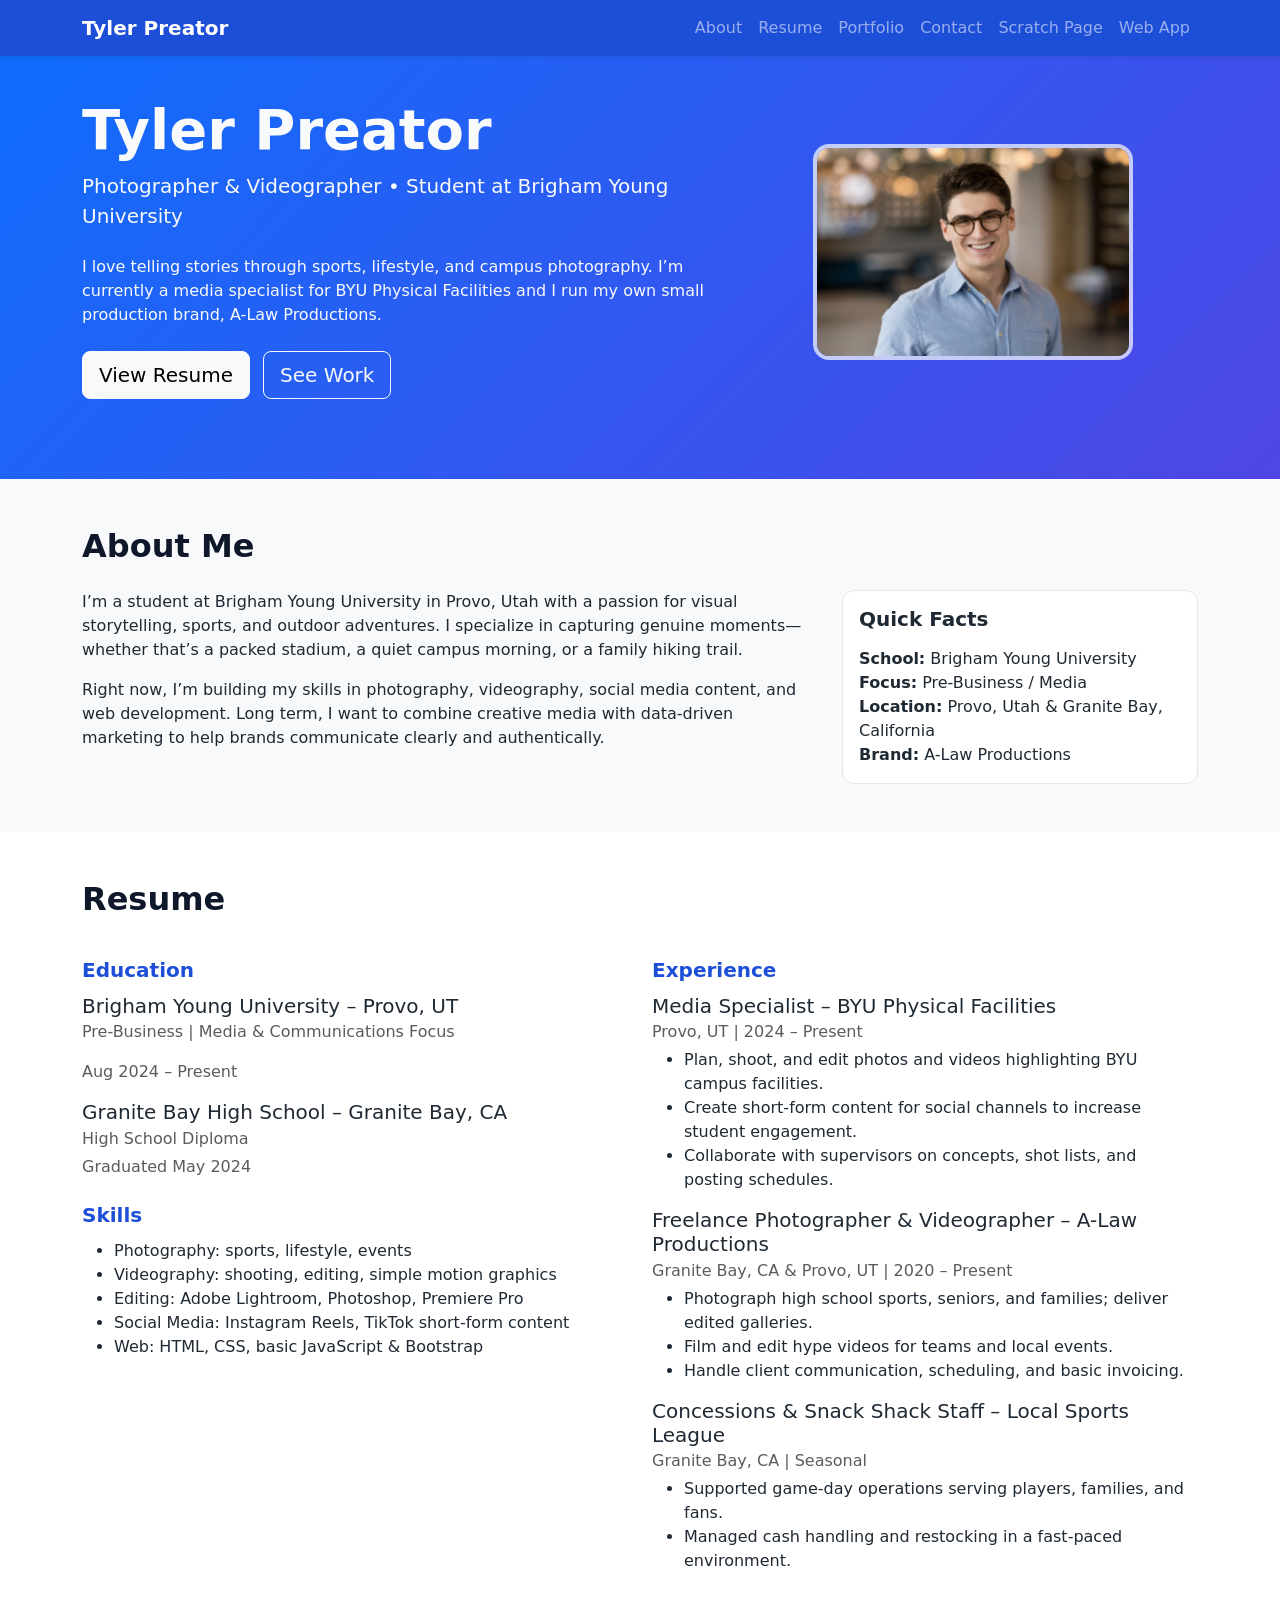
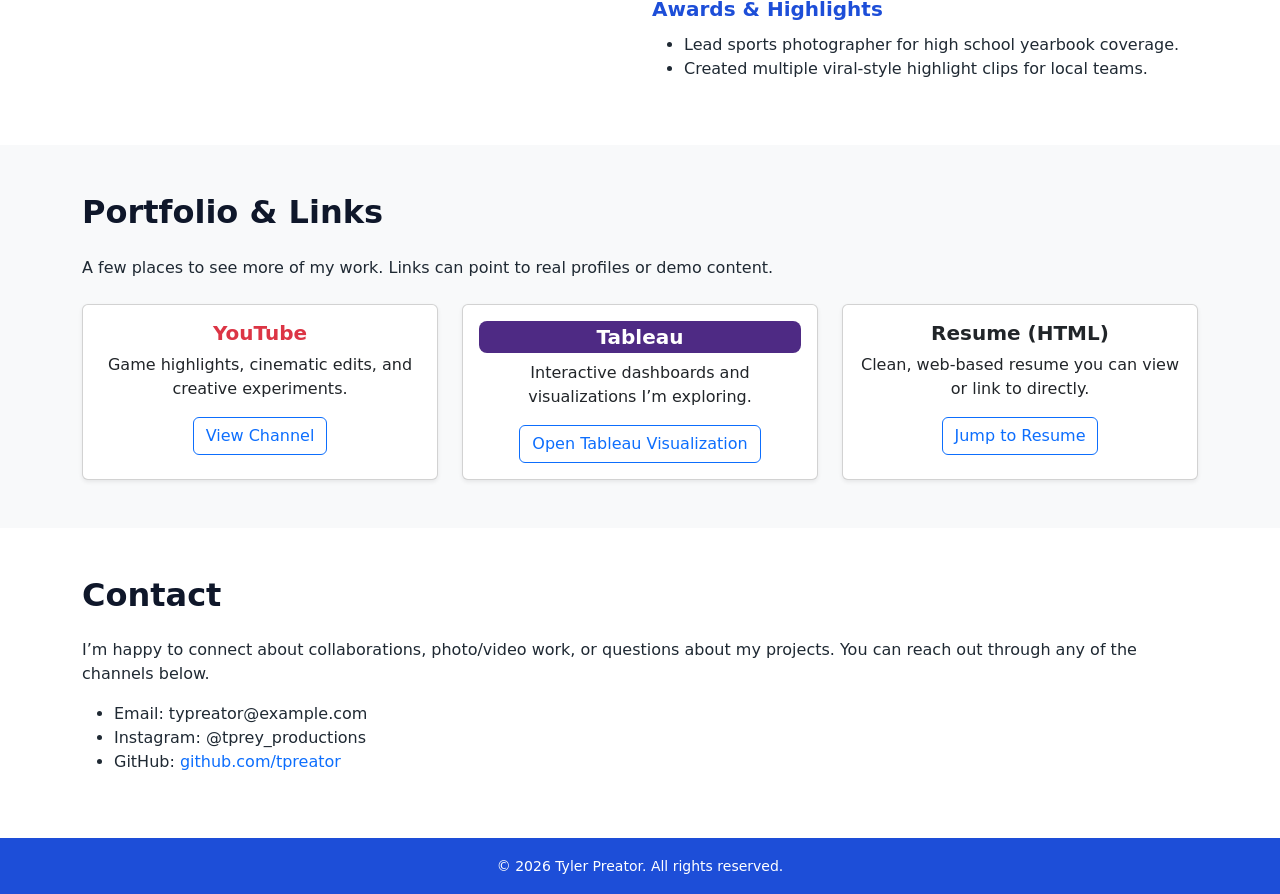
==== index.html @ feb04a8a "Add files via upload" ====
<!DOCTYPE html>
<html lang="en">
<head>
  <meta charset="UTF-8" />
  <title>Tyler Preator | Portfolio</title>
  <meta name="viewport" content="width=device-width, initial-scale=1" />
  <!-- Bootstrap CSS -->
  <link
    href="https://cdn.jsdelivr.net/npm/bootstrap@5.3.3/dist/css/bootstrap.min.css"
    rel="stylesheet"
  />
  <!-- Custom CSS 1 -->
  <link rel="stylesheet" href="styles-pro.css" />
</head>
<body id="top">
  <!-- NAVBAR -->
  <nav class="navbar navbar-expand-lg navbar-dark bg-primary fixed-top shadow-sm">
    <div class="container">
      <a class="navbar-brand fw-bold" href="#top">Tyler Preator</a>
      <button class="navbar-toggler" type="button" data-bs-toggle="collapse"
              data-bs-target="#mainNav" aria-controls="mainNav"
              aria-expanded="false" aria-label="Toggle navigation">
        <span class="navbar-toggler-icon"></span>
      </button>
      <div class="collapse navbar-collapse" id="mainNav">
        <ul class="navbar-nav ms-auto mb-2 mb-lg-0">
          <li class="nav-item"><a class="nav-link" href="#about">About</a></li>
          <li class="nav-item"><a class="nav-link" href="#resume">Resume</a></li>
          <li class="nav-item"><a class="nav-link" href="#portfolio">Portfolio</a></li>
          <li class="nav-item"><a class="nav-link" href="#contact">Contact</a></li>
          <li class="nav-item"><a class="nav-link" href="scratch.html">Scratch Page</a></li>
          <li class="nav-item"><a class="nav-link" href="app.html">Web App</a></li>
        </ul>
      </div>
    </div>
  </nav>

  <!-- HERO -->
  <header class="hero-section d-flex align-items-center">
    <div class="container text-center text-md-start">
      <div class="row align-items-center">
        <div class="col-md-7">
          <h1 class="display-4 fw-bold">Tyler Preator</h1>
          <p class="lead mb-4">
            Photographer &amp; Videographer • Student at Brigham Young University
          </p>
          <p class="mb-4">
            I love telling stories through sports, lifestyle, and campus photography. 
            I’m currently a media specialist for BYU Physical Facilities and I run my own
            small production brand, A-Law Productions.
          </p>
          <a href="#resume" class="btn btn-light btn-lg me-2 mb-2">View Resume</a>
          <a href="#portfolio" class="btn btn-outline-light btn-lg mb-2">See Work</a>
        </div>
        <div class="col-md-5 text-center">
          <!-- Replace src with an actual portrait file -->
          <img src="images/ty-portrait.jpg" class="img-fluid rounded-4 hero-img"
               alt="Tyler Preator portrait" />
        </div>
      </div>
    </div>
  </header>

  <!-- ABOUT -->
  <section id="about" class="py-5 bg-light">
    <div class="container">
      <h2 class="section-title">About Me</h2>
      <div class="row">
        <div class="col-lg-8">
          <p>
            I’m a student at Brigham Young University in Provo, Utah with a passion
            for visual storytelling, sports, and outdoor adventures. I specialize in
            capturing genuine moments—whether that’s a packed stadium, a quiet campus
            morning, or a family hiking trail.
          </p>
          <p>
            Right now, I’m building my skills in photography, videography, social
            media content, and web development. Long term, I want to combine creative
            media with data-driven marketing to help brands communicate clearly and
            authentically.
          </p>
        </div>
        <div class="col-lg-4">
          <div class="info-card p-3">
            <h5 class="fw-bold mb-3">Quick Facts</h5>
            <ul class="list-unstyled mb-0">
              <li><strong>School:</strong> Brigham Young University</li>
              <li><strong>Focus:</strong> Pre-Business / Media</li>
              <li><strong>Location:</strong> Provo, Utah &amp; Granite Bay, California</li>
              <li><strong>Brand:</strong> A-Law Productions</li>
            </ul>
          </div>
        </div>
      </div>
    </div>
  </section>

  <!-- RESUME -->
  <section id="resume" class="py-5">
    <div class="container">
      <h2 class="section-title">Resume</h2>

      <div class="row">
        <div class="col-md-6">
          <h3 class="resume-heading">Education</h3>
          <div class="resume-item">
            <h5>Brigham Young University – Provo, UT</h5>
            <p class="text-muted mb -1">Pre-Business | Media &amp; Communications Focus</p>
            <p class="text-muted">Aug 2024 – Present</p>
          </div>
          <div class="resume-item">
            <h5>Granite Bay High School – Granite Bay, CA</h5>
            <p class="text-muted mb-1">High School Diploma</p>
            <p class="text-muted">Graduated May 2024</p>
          </div>

          <h3 class="resume-heading mt-4">Skills</h3>
          <ul>
            <li>Photography: sports, lifestyle, events</li>
            <li>Videography: shooting, editing, simple motion graphics</li>
            <li>Editing: Adobe Lightroom, Photoshop, Premiere Pro</li>
            <li>Social Media: Instagram Reels, TikTok short-form content</li>
            <li>Web: HTML, CSS, basic JavaScript &amp; Bootstrap</li>
          </ul>
        </div>

        <div class="col-md-6">
          <h3 class="resume-heading">Experience</h3>

          <div class="resume-item">
            <h5>Media Specialist – BYU Physical Facilities</h5>
            <p class="text-muted mb-1">Provo, UT | 2024 – Present</p>
            <ul>
              <li>Plan, shoot, and edit photos and videos highlighting BYU campus facilities.</li>
              <li>Create short-form content for social channels to increase student engagement.</li>
              <li>Collaborate with supervisors on concepts, shot lists, and posting schedules.</li>
            </ul>
          </div>

          <div class="resume-item">
            <h5>Freelance Photographer &amp; Videographer – A-Law Productions</h5>
            <p class="text-muted mb-1">Granite Bay, CA &amp; Provo, UT | 2020 – Present</p>
            <ul>
              <li>Photograph high school sports, seniors, and families; deliver edited galleries.</li>
              <li>Film and edit hype videos for teams and local events.</li>
              <li>Handle client communication, scheduling, and basic invoicing.</li>
            </ul>
          </div>

          <div class="resume-item">
            <h5>Concessions &amp; Snack Shack Staff – Local Sports League</h5>
            <p class="text-muted mb-1">Granite Bay, CA | Seasonal</p>
            <ul>
              <li>Supported game-day operations serving players, families, and fans.</li>
              <li>Managed cash handling and restocking in a fast-paced environment.</li>
            </ul>
          </div>

          <h3 class="resume-heading mt-4">Awards &amp; Highlights</h3>
          <ul>
            <li>Lead sports photographer for high school yearbook coverage.</li>
            <li>Created multiple viral-style highlight clips for local teams.</li>
          </ul>
        </div>
      </div>
    </div>
  </section>

  <!-- PORTFOLIO / LINKS -->
  <section id="portfolio" class="py-5 bg-light">
    <div class="container">
      <h2 class="section-title">Portfolio &amp; Links</h2>
      <p class="mb-4">
        A few places to see more of my work. Links can point to real profiles or demo content.
      </p>
      <div class="row g-4">
        <div class="col-md-4">
          <div class="card h-100 text-center shadow-sm">
            <div class="card-body">
              <h5 class="card-title text-danger">YouTube</h5>
              <p class="card-text">
                Game highlights, cinematic edits, and creative experiments.
              </p>
              <a href="https://www.youtube.com" target="_blank" class="btn btn-outline-primary">
                View Channel
              </a>
            </div>
          </div>
        </div>
        <div class="col-md-4">
          <div class="card h-100 text-center shadow-sm">
            <div class="card-body">
              <h5 class="card-title" style="background-color:#4e2a84;color:#fff;border-radius:0.5rem;padding:0.25rem 0;">
                Tableau
              </h5>
              <p class="card-text">
                Interactive dashboards and visualizations I’m exploring.
              </p>
              <a href="scratch.html#tableau" class="btn btn-outline-primary">
                Open Tableau Visualization
              </a>
            </div>
          </div>
        </div>
        <div class="col-md-4">
          <div class="card h-100 text-center shadow-sm">
            <div class="card-body">
              <h5 class="card-title">Resume (HTML)</h5>
              <p class="card-text">
                Clean, web-based resume you can view or link to directly.
              </p>
              <a href="#resume" class="btn btn-outline-primary">
                Jump to Resume
              </a>
            </div>
          </div>
        </div>
      </div>
    </div>
  </section>

  <!-- CONTACT -->
  <section id="contact" class="py-5">
    <div class="container">
      <h2 class="section-title">Contact</h2>
      <p>
        I’m happy to connect about collaborations, photo/video work, or questions about my projects.
        You can reach out through any of the channels below.
      </p>
      <ul>
        <!-- Add real links if you want, or leave as plain text -->
        <li>Email: typreator@example.com</li>
        <li>Instagram: @tprey_productions</li>
        <li>GitHub: <a href="https://github.com" target="_blank">github.com/tpreator</a></li>
      </ul>
    </div>
  </section>

  <footer class="py-3 bg-primary text-center text-white">
    <div class="container">
      <small>&copy; <span id="year"></span> Tyler Preator. All rights reserved.</small>
    </div>
  </footer>

  <!-- Bootstrap JS -->
  <script src="https://cdn.jsdelivr.net/npm/bootstrap@5.3.3/dist/js/bootstrap.bundle.min.js"></script>
  <script>
    // set current year in footer
    document.getElementById("year").textContent = new Date().getFullYear();
  </script>
</body>
</html>
---- styles-pro.css ----
/* Global typography */
body {
  font-family: system-ui, -apple-system, BlinkMacSystemFont, "Segoe UI", sans-serif;
  color: #1f2933;
}

/* Hero section */
.hero-section {
  padding-top: 96px;           /* makes room for fixed navbar */
  padding-bottom: 72px;
  background: linear-gradient(135deg, #0d6efd, #4f46e5);
  color: #f9fafb;
}

.hero-img {
  max-width: 320px;
  border: 4px solid rgba(255, 255, 255, 0.7);
}

/* Generic section heading */
.section-title {
  font-size: 2rem;
  margin-bottom: 1.5rem;
  font-weight: 700;
  color: #0f172a;
}

/* Info card on About section */
.info-card {
  background-color: #ffffff;
  border-radius: 0.75rem;
  border: 1px solid #e5e7eb;
}

/* Resume styling */
.resume-heading {
  font-size: 1.25rem;
  margin-top: 1rem;
  margin-bottom: 0.75rem;
  font-weight: 700;
  color: #1d4ed8;
}

.resume-item {
  margin-bottom: 1rem;
}

.resume-item h5 {
  margin-bottom: 0.15rem;
}

/* Links */
a {
  text-decoration: none;
}

a:hover {
  text-decoration: underline;
}

/* Small tweak for cards */
.card-title {
  font-weight: 700;
}

/* Utility */
.bg-primary {
  background-color: #1d4ed8 !important;
}
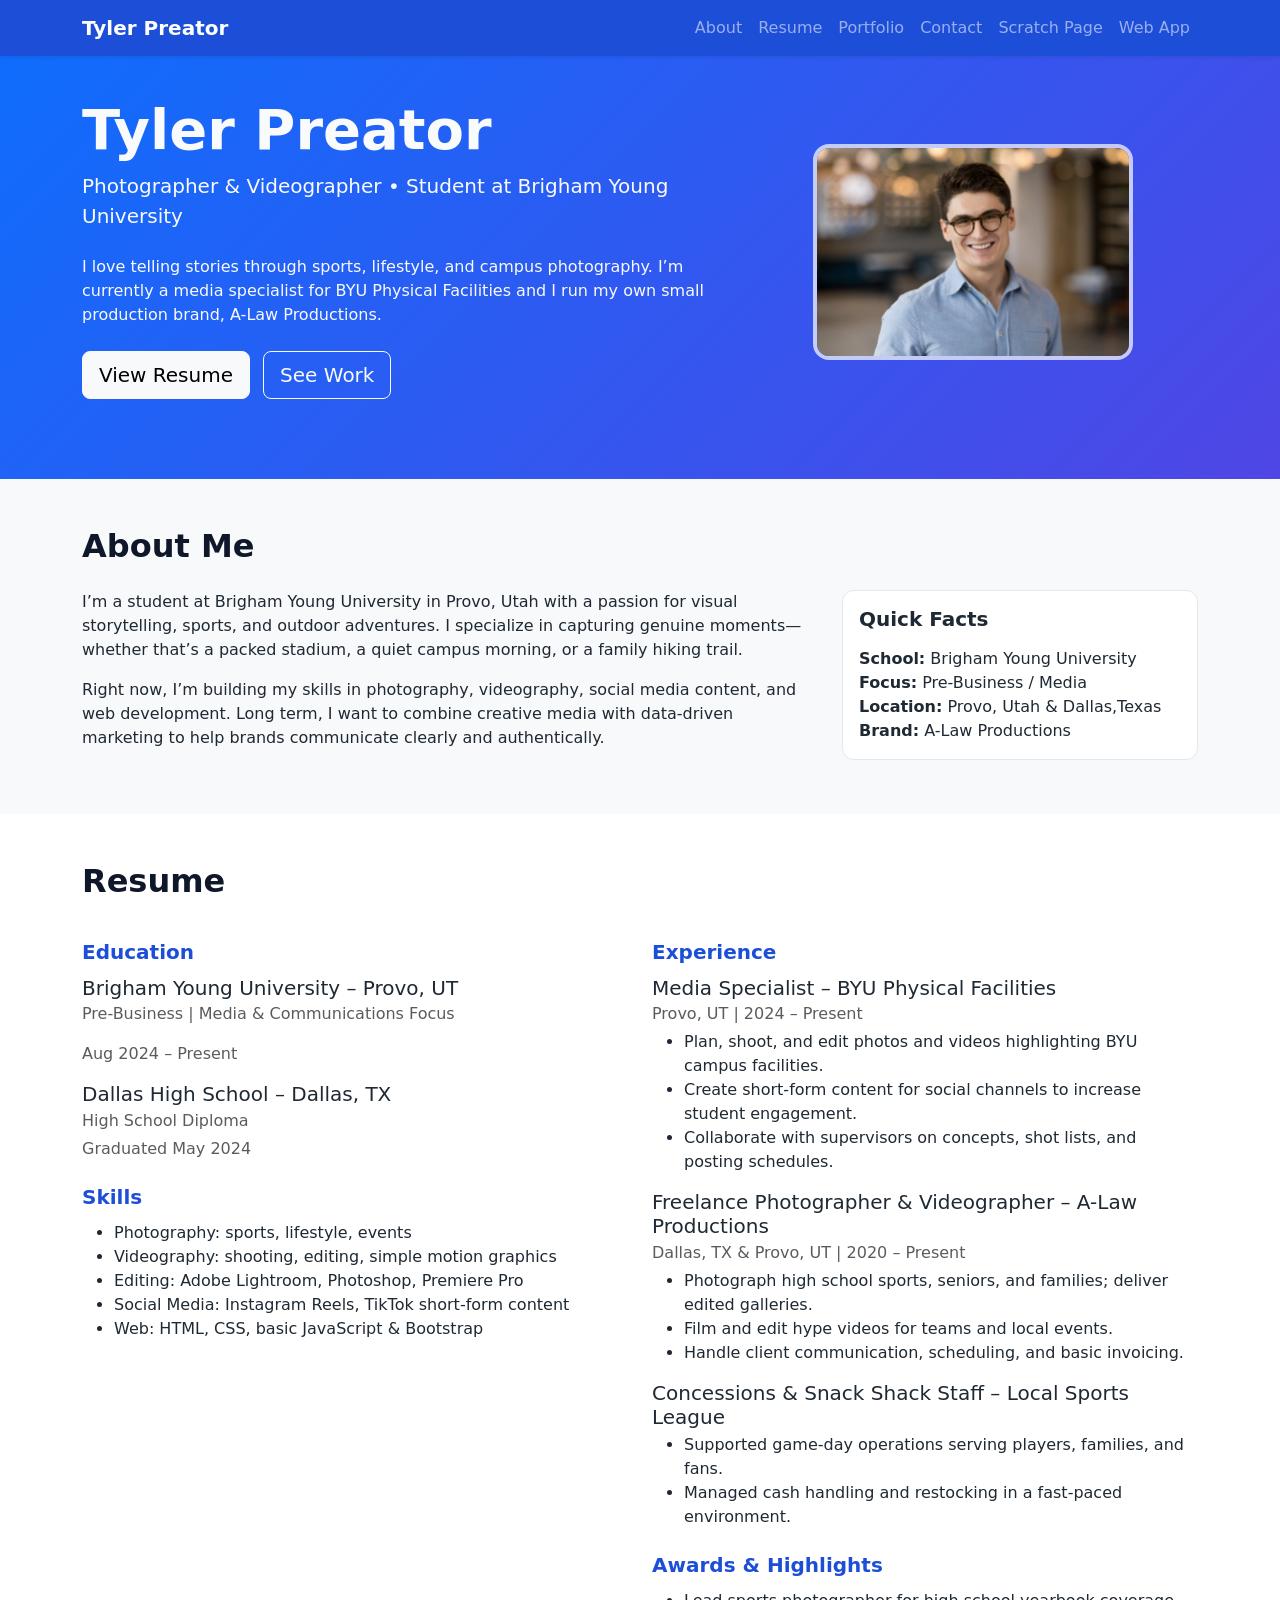
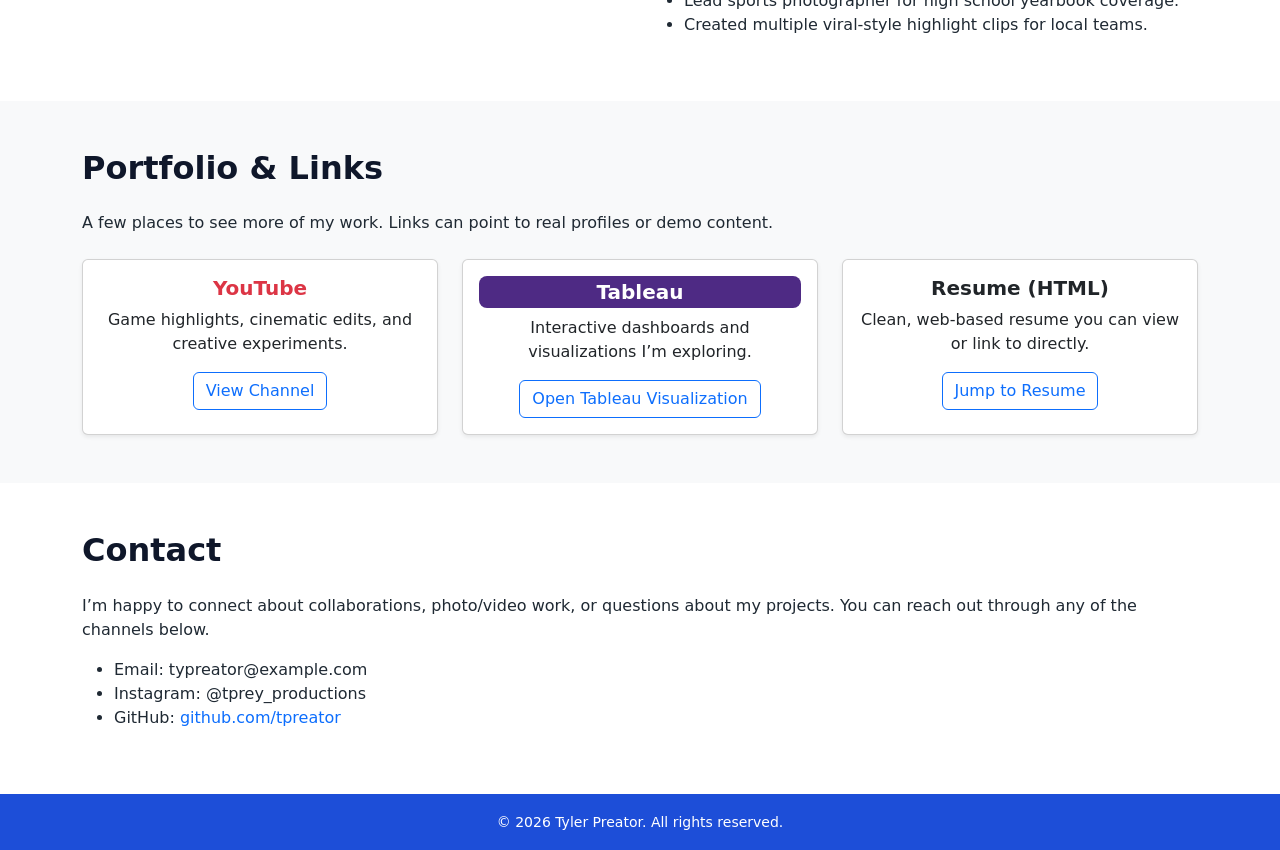
==== commit 6dcf1a13: "Update index.html" ====
--- a/index.html
+++ b/index.html
@@ -86,7 +86,7 @@
             <ul class="list-unstyled mb-0">
               <li><strong>School:</strong> Brigham Young University</li>
               <li><strong>Focus:</strong> Pre-Business / Media</li>
-              <li><strong>Location:</strong> Provo, Utah &amp; Granite Bay, California</li>
+              <li><strong>Location:</strong> Provo, Utah &amp; Dallas,Texas</li>
               <li><strong>Brand:</strong> A-Law Productions</li>
             </ul>
           </div>
@@ -109,7 +109,7 @@
             <p class="text-muted">Aug 2024 – Present</p>
           </div>
           <div class="resume-item">
-            <h5>Granite Bay High School – Granite Bay, CA</h5>
+            <h5>Dallas High School – Dallas, TX</h5>
             <p class="text-muted mb-1">High School Diploma</p>
             <p class="text-muted">Graduated May 2024</p>
           </div>
@@ -139,7 +139,7 @@
 
           <div class="resume-item">
             <h5>Freelance Photographer &amp; Videographer – A-Law Productions</h5>
-            <p class="text-muted mb-1">Granite Bay, CA &amp; Provo, UT | 2020 – Present</p>
+            <p class="text-muted mb-1">Dallas, TX &amp; Provo, UT | 2020 – Present</p>
             <ul>
               <li>Photograph high school sports, seniors, and families; deliver edited galleries.</li>
               <li>Film and edit hype videos for teams and local events.</li>
@@ -149,7 +149,7 @@
 
           <div class="resume-item">
             <h5>Concessions &amp; Snack Shack Staff – Local Sports League</h5>
-            <p class="text-muted mb-1">Granite Bay, CA | Seasonal</p>
+            <p class="text-muted mb-1"Dallas, TX | Seasonal</p>
             <ul>
               <li>Supported game-day operations serving players, families, and fans.</li>
               <li>Managed cash handling and restocking in a fast-paced environment.</li>
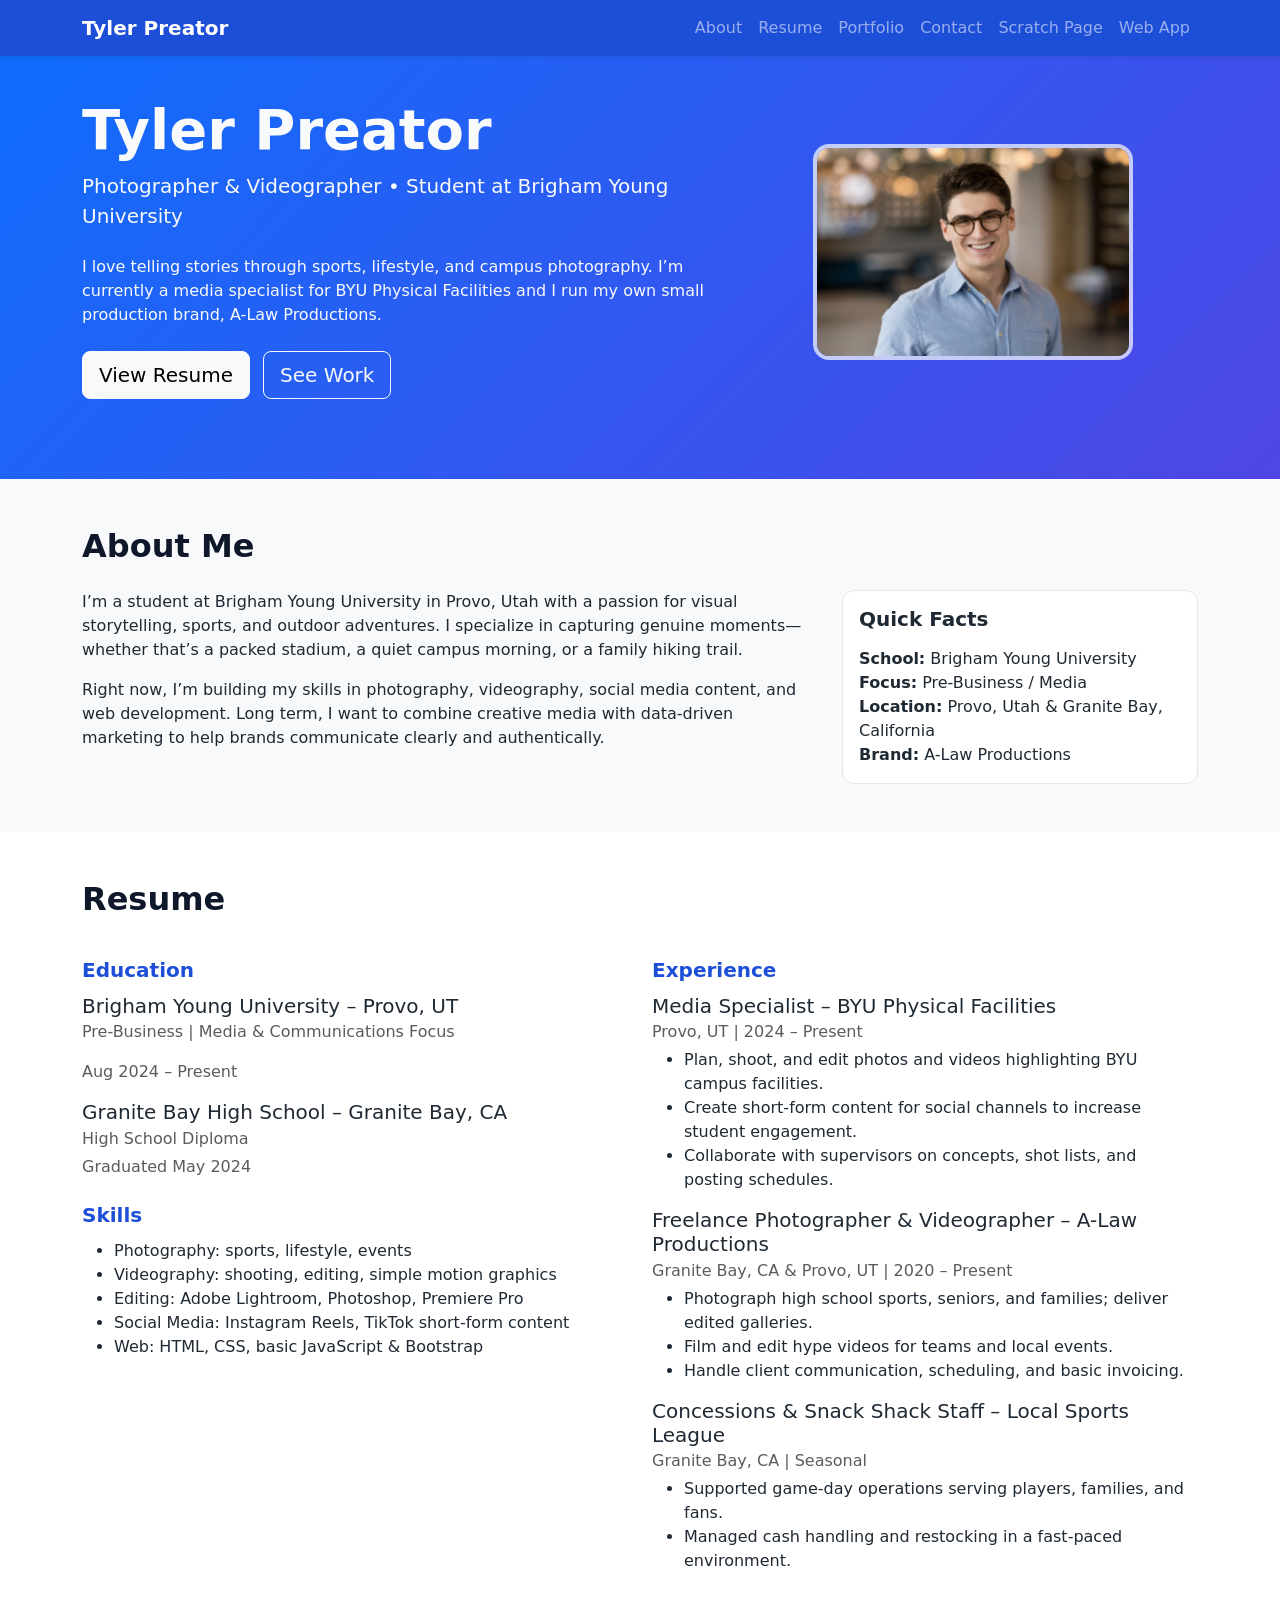
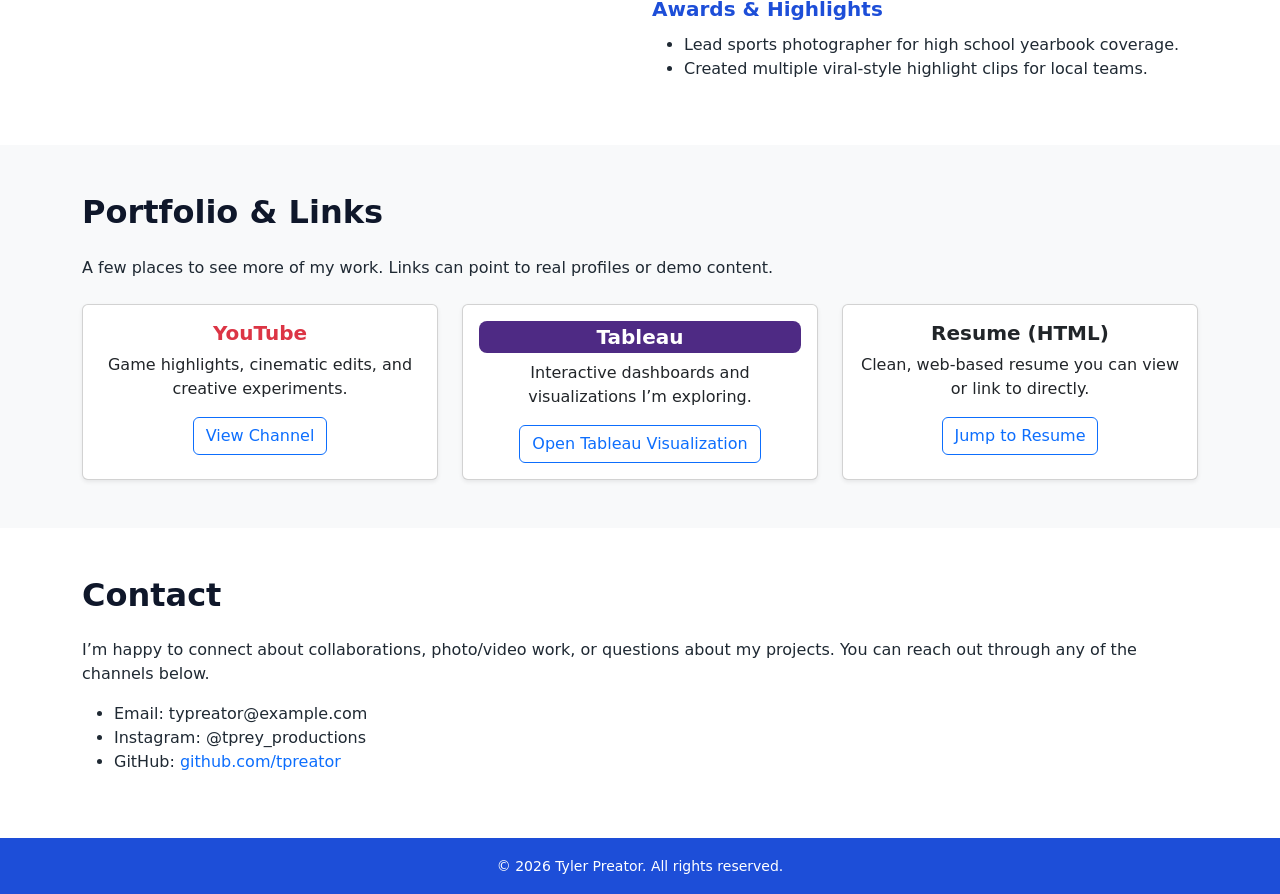
==== commit bd8456ba: "Add files via upload" ====
--- a/index.html
+++ b/index.html
@@ -86,7 +86,7 @@
             <ul class="list-unstyled mb-0">
               <li><strong>School:</strong> Brigham Young University</li>
               <li><strong>Focus:</strong> Pre-Business / Media</li>
-              <li><strong>Location:</strong> Provo, Utah &amp; Dallas,Texas</li>
+              <li><strong>Location:</strong> Provo, Utah &amp; Granite Bay, California</li>
               <li><strong>Brand:</strong> A-Law Productions</li>
             </ul>
           </div>
@@ -109,7 +109,7 @@
             <p class="text-muted">Aug 2024 – Present</p>
           </div>
           <div class="resume-item">
-            <h5>Dallas High School – Dallas, TX</h5>
+            <h5>Granite Bay High School – Granite Bay, CA</h5>
             <p class="text-muted mb-1">High School Diploma</p>
             <p class="text-muted">Graduated May 2024</p>
           </div>
@@ -139,7 +139,7 @@
 
           <div class="resume-item">
             <h5>Freelance Photographer &amp; Videographer – A-Law Productions</h5>
-            <p class="text-muted mb-1">Dallas, TX &amp; Provo, UT | 2020 – Present</p>
+            <p class="text-muted mb-1">Granite Bay, CA &amp; Provo, UT | 2020 – Present</p>
             <ul>
               <li>Photograph high school sports, seniors, and families; deliver edited galleries.</li>
               <li>Film and edit hype videos for teams and local events.</li>
@@ -149,7 +149,7 @@
 
           <div class="resume-item">
             <h5>Concessions &amp; Snack Shack Staff – Local Sports League</h5>
-            <p class="text-muted mb-1"Dallas, TX | Seasonal</p>
+            <p class="text-muted mb-1">Granite Bay, CA | Seasonal</p>
             <ul>
               <li>Supported game-day operations serving players, families, and fans.</li>
               <li>Managed cash handling and restocking in a fast-paced environment.</li>
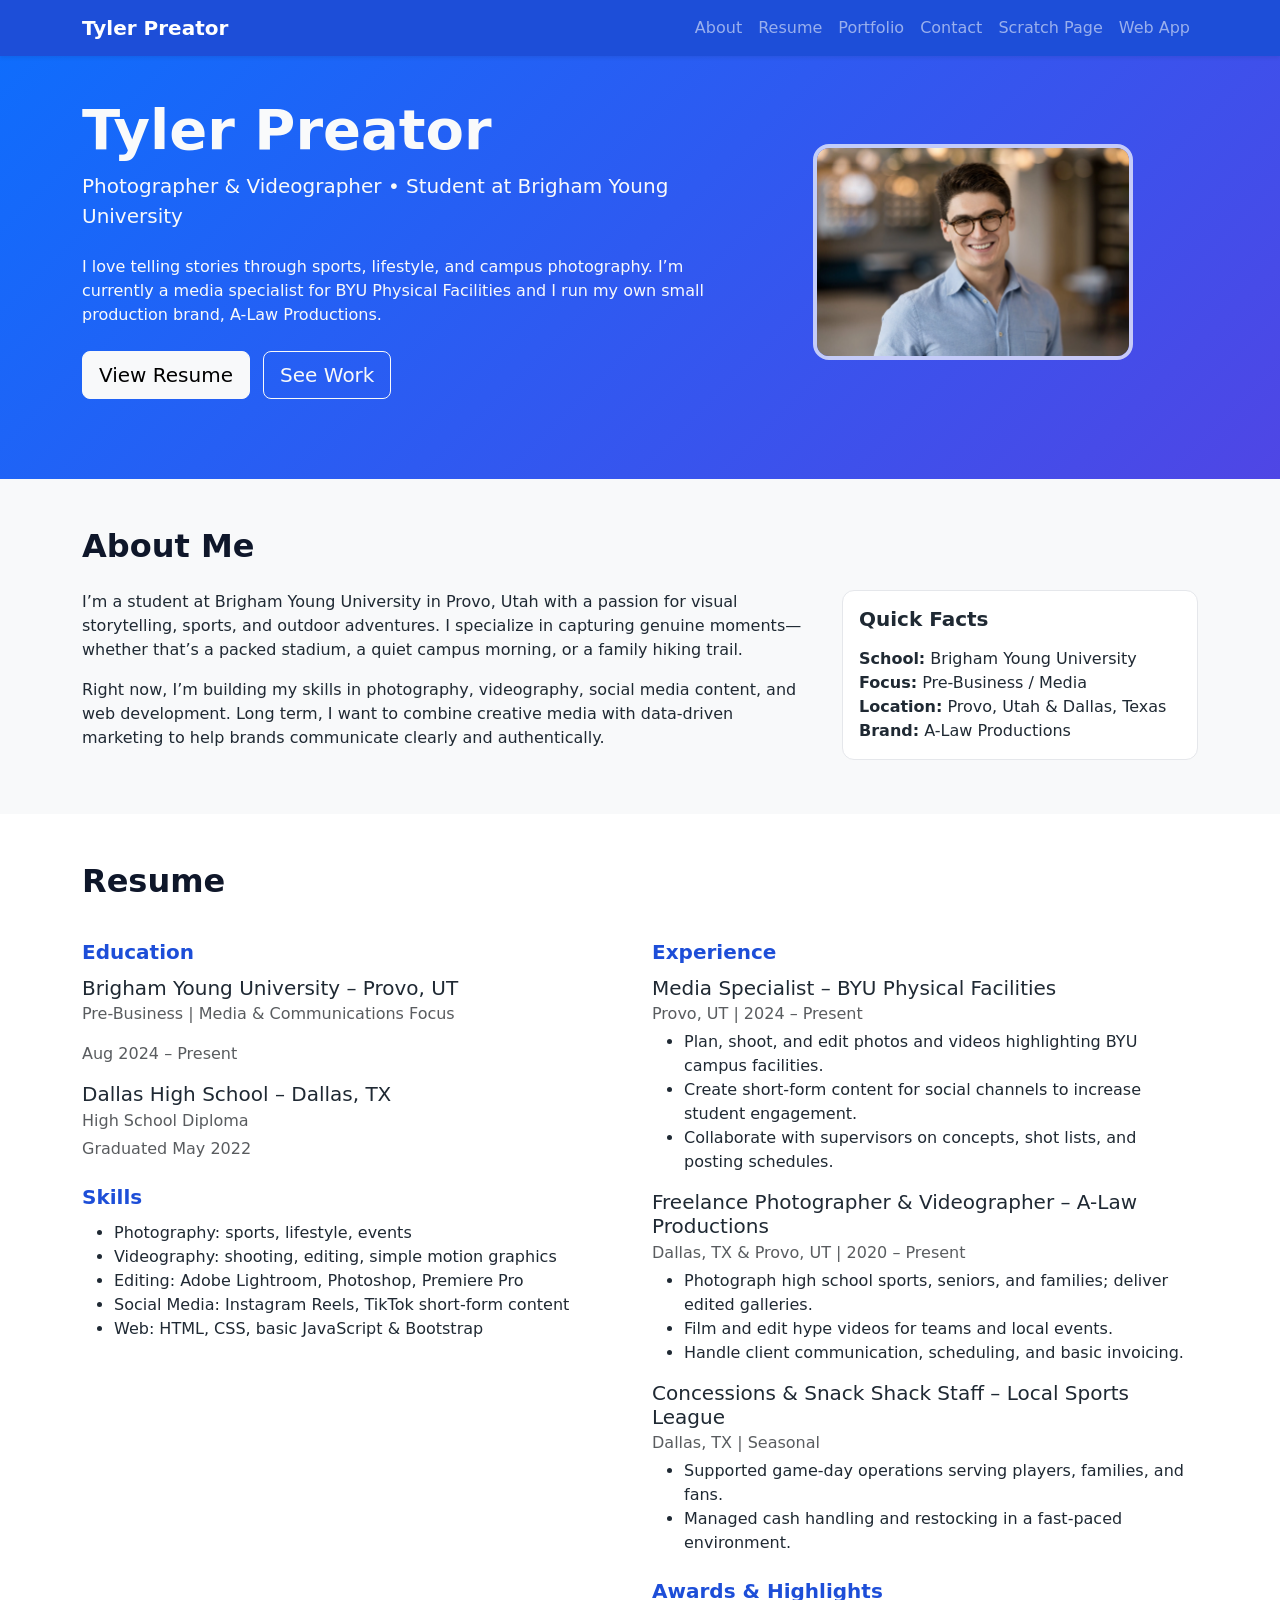
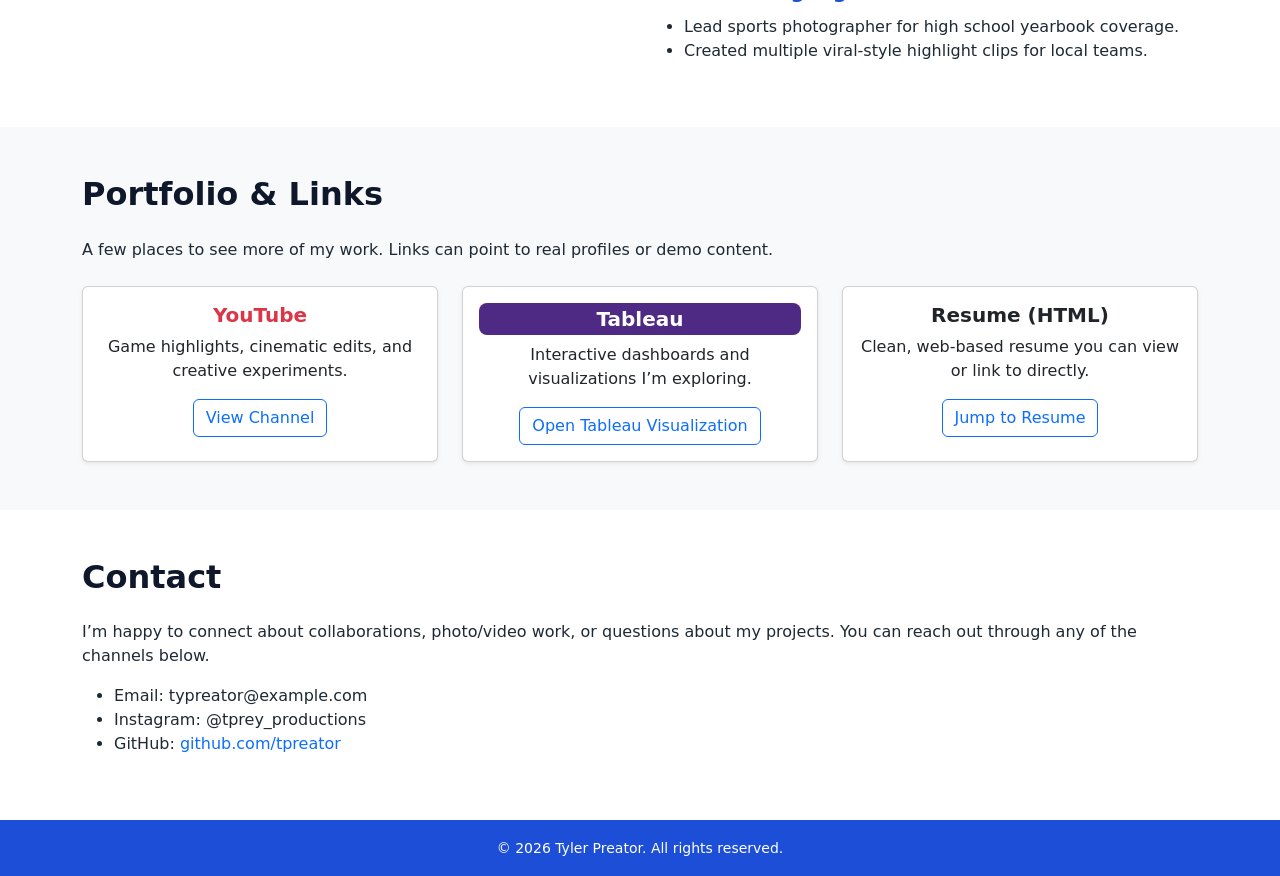
==== commit 73a46b25: "Add files via upload" ====
--- a/index.html
+++ b/index.html
@@ -1,252 +1,252 @@
-<!DOCTYPE html>
-<html lang="en">
-<head>
-  <meta charset="UTF-8" />
-  <title>Tyler Preator | Portfolio</title>
-  <meta name="viewport" content="width=device-width, initial-scale=1" />
-  <!-- Bootstrap CSS -->
-  <link
-    href="https://cdn.jsdelivr.net/npm/bootstrap@5.3.3/dist/css/bootstrap.min.css"
-    rel="stylesheet"
-  />
-  <!-- Custom CSS 1 -->
-  <link rel="stylesheet" href="styles-pro.css" />
-</head>
-<body id="top">
-  <!-- NAVBAR -->
-  <nav class="navbar navbar-expand-lg navbar-dark bg-primary fixed-top shadow-sm">
-    <div class="container">
-      <a class="navbar-brand fw-bold" href="#top">Tyler Preator</a>
-      <button class="navbar-toggler" type="button" data-bs-toggle="collapse"
-              data-bs-target="#mainNav" aria-controls="mainNav"
-              aria-expanded="false" aria-label="Toggle navigation">
-        <span class="navbar-toggler-icon"></span>
-      </button>
-      <div class="collapse navbar-collapse" id="mainNav">
-        <ul class="navbar-nav ms-auto mb-2 mb-lg-0">
-          <li class="nav-item"><a class="nav-link" href="#about">About</a></li>
-          <li class="nav-item"><a class="nav-link" href="#resume">Resume</a></li>
-          <li class="nav-item"><a class="nav-link" href="#portfolio">Portfolio</a></li>
-          <li class="nav-item"><a class="nav-link" href="#contact">Contact</a></li>
-          <li class="nav-item"><a class="nav-link" href="scratch.html">Scratch Page</a></li>
-          <li class="nav-item"><a class="nav-link" href="app.html">Web App</a></li>
-        </ul>
-      </div>
-    </div>
-  </nav>
-
-  <!-- HERO -->
-  <header class="hero-section d-flex align-items-center">
-    <div class="container text-center text-md-start">
-      <div class="row align-items-center">
-        <div class="col-md-7">
-          <h1 class="display-4 fw-bold">Tyler Preator</h1>
-          <p class="lead mb-4">
-            Photographer &amp; Videographer • Student at Brigham Young University
-          </p>
-          <p class="mb-4">
-            I love telling stories through sports, lifestyle, and campus photography. 
-            I’m currently a media specialist for BYU Physical Facilities and I run my own
-            small production brand, A-Law Productions.
-          </p>
-          <a href="#resume" class="btn btn-light btn-lg me-2 mb-2">View Resume</a>
-          <a href="#portfolio" class="btn btn-outline-light btn-lg mb-2">See Work</a>
-        </div>
-        <div class="col-md-5 text-center">
-          <!-- Replace src with an actual portrait file -->
-          <img src="images/ty-portrait.jpg" class="img-fluid rounded-4 hero-img"
-               alt="Tyler Preator portrait" />
-        </div>
-      </div>
-    </div>
-  </header>
-
-  <!-- ABOUT -->
-  <section id="about" class="py-5 bg-light">
-    <div class="container">
-      <h2 class="section-title">About Me</h2>
-      <div class="row">
-        <div class="col-lg-8">
-          <p>
-            I’m a student at Brigham Young University in Provo, Utah with a passion
-            for visual storytelling, sports, and outdoor adventures. I specialize in
-            capturing genuine moments—whether that’s a packed stadium, a quiet campus
-            morning, or a family hiking trail.
-          </p>
-          <p>
-            Right now, I’m building my skills in photography, videography, social
-            media content, and web development. Long term, I want to combine creative
-            media with data-driven marketing to help brands communicate clearly and
-            authentically.
-          </p>
-        </div>
-        <div class="col-lg-4">
-          <div class="info-card p-3">
-            <h5 class="fw-bold mb-3">Quick Facts</h5>
-            <ul class="list-unstyled mb-0">
-              <li><strong>School:</strong> Brigham Young University</li>
-              <li><strong>Focus:</strong> Pre-Business / Media</li>
-              <li><strong>Location:</strong> Provo, Utah &amp; Granite Bay, California</li>
-              <li><strong>Brand:</strong> A-Law Productions</li>
-            </ul>
-          </div>
-        </div>
-      </div>
-    </div>
-  </section>
-
-  <!-- RESUME -->
-  <section id="resume" class="py-5">
-    <div class="container">
-      <h2 class="section-title">Resume</h2>
-
-      <div class="row">
-        <div class="col-md-6">
-          <h3 class="resume-heading">Education</h3>
-          <div class="resume-item">
-            <h5>Brigham Young University – Provo, UT</h5>
-            <p class="text-muted mb -1">Pre-Business | Media &amp; Communications Focus</p>
-            <p class="text-muted">Aug 2024 – Present</p>
-          </div>
-          <div class="resume-item">
-            <h5>Granite Bay High School – Granite Bay, CA</h5>
-            <p class="text-muted mb-1">High School Diploma</p>
-            <p class="text-muted">Graduated May 2024</p>
-          </div>
-
-          <h3 class="resume-heading mt-4">Skills</h3>
-          <ul>
-            <li>Photography: sports, lifestyle, events</li>
-            <li>Videography: shooting, editing, simple motion graphics</li>
-            <li>Editing: Adobe Lightroom, Photoshop, Premiere Pro</li>
-            <li>Social Media: Instagram Reels, TikTok short-form content</li>
-            <li>Web: HTML, CSS, basic JavaScript &amp; Bootstrap</li>
-          </ul>
-        </div>
-
-        <div class="col-md-6">
-          <h3 class="resume-heading">Experience</h3>
-
-          <div class="resume-item">
-            <h5>Media Specialist – BYU Physical Facilities</h5>
-            <p class="text-muted mb-1">Provo, UT | 2024 – Present</p>
-            <ul>
-              <li>Plan, shoot, and edit photos and videos highlighting BYU campus facilities.</li>
-              <li>Create short-form content for social channels to increase student engagement.</li>
-              <li>Collaborate with supervisors on concepts, shot lists, and posting schedules.</li>
-            </ul>
-          </div>
-
-          <div class="resume-item">
-            <h5>Freelance Photographer &amp; Videographer – A-Law Productions</h5>
-            <p class="text-muted mb-1">Granite Bay, CA &amp; Provo, UT | 2020 – Present</p>
-            <ul>
-              <li>Photograph high school sports, seniors, and families; deliver edited galleries.</li>
-              <li>Film and edit hype videos for teams and local events.</li>
-              <li>Handle client communication, scheduling, and basic invoicing.</li>
-            </ul>
-          </div>
-
-          <div class="resume-item">
-            <h5>Concessions &amp; Snack Shack Staff – Local Sports League</h5>
-            <p class="text-muted mb-1">Granite Bay, CA | Seasonal</p>
-            <ul>
-              <li>Supported game-day operations serving players, families, and fans.</li>
-              <li>Managed cash handling and restocking in a fast-paced environment.</li>
-            </ul>
-          </div>
-
-          <h3 class="resume-heading mt-4">Awards &amp; Highlights</h3>
-          <ul>
-            <li>Lead sports photographer for high school yearbook coverage.</li>
-            <li>Created multiple viral-style highlight clips for local teams.</li>
-          </ul>
-        </div>
-      </div>
-    </div>
-  </section>
-
-  <!-- PORTFOLIO / LINKS -->
-  <section id="portfolio" class="py-5 bg-light">
-    <div class="container">
-      <h2 class="section-title">Portfolio &amp; Links</h2>
-      <p class="mb-4">
-        A few places to see more of my work. Links can point to real profiles or demo content.
-      </p>
-      <div class="row g-4">
-        <div class="col-md-4">
-          <div class="card h-100 text-center shadow-sm">
-            <div class="card-body">
-              <h5 class="card-title text-danger">YouTube</h5>
-              <p class="card-text">
-                Game highlights, cinematic edits, and creative experiments.
-              </p>
-              <a href="https://www.youtube.com" target="_blank" class="btn btn-outline-primary">
-                View Channel
-              </a>
-            </div>
-          </div>
-        </div>
-        <div class="col-md-4">
-          <div class="card h-100 text-center shadow-sm">
-            <div class="card-body">
-              <h5 class="card-title" style="background-color:#4e2a84;color:#fff;border-radius:0.5rem;padding:0.25rem 0;">
-                Tableau
-              </h5>
-              <p class="card-text">
-                Interactive dashboards and visualizations I’m exploring.
-              </p>
-              <a href="scratch.html#tableau" class="btn btn-outline-primary">
-                Open Tableau Visualization
-              </a>
-            </div>
-          </div>
-        </div>
-        <div class="col-md-4">
-          <div class="card h-100 text-center shadow-sm">
-            <div class="card-body">
-              <h5 class="card-title">Resume (HTML)</h5>
-              <p class="card-text">
-                Clean, web-based resume you can view or link to directly.
-              </p>
-              <a href="#resume" class="btn btn-outline-primary">
-                Jump to Resume
-              </a>
-            </div>
-          </div>
-        </div>
-      </div>
-    </div>
-  </section>
-
-  <!-- CONTACT -->
-  <section id="contact" class="py-5">
-    <div class="container">
-      <h2 class="section-title">Contact</h2>
-      <p>
-        I’m happy to connect about collaborations, photo/video work, or questions about my projects.
-        You can reach out through any of the channels below.
-      </p>
-      <ul>
-        <!-- Add real links if you want, or leave as plain text -->
-        <li>Email: typreator@example.com</li>
-        <li>Instagram: @tprey_productions</li>
-        <li>GitHub: <a href="https://github.com" target="_blank">github.com/tpreator</a></li>
-      </ul>
-    </div>
-  </section>
-
-  <footer class="py-3 bg-primary text-center text-white">
-    <div class="container">
-      <small>&copy; <span id="year"></span> Tyler Preator. All rights reserved.</small>
-    </div>
-  </footer>
-
-  <!-- Bootstrap JS -->
-  <script src="https://cdn.jsdelivr.net/npm/bootstrap@5.3.3/dist/js/bootstrap.bundle.min.js"></script>
-  <script>
-    // set current year in footer
-    document.getElementById("year").textContent = new Date().getFullYear();
-  </script>
-</body>
-</html>
+<!DOCTYPE html>
+<html lang="en">
+<head>
+  <meta charset="UTF-8" />
+  <title>Tyler Preator | Portfolio</title>
+  <meta name="viewport" content="width=device-width, initial-scale=1" />
+  <!-- Bootstrap CSS -->
+  <link
+    href="https://cdn.jsdelivr.net/npm/bootstrap@5.3.3/dist/css/bootstrap.min.css"
+    rel="stylesheet"
+  />
+  <!-- Custom CSS 1 -->
+  <link rel="stylesheet" href="styles-pro.css" />
+</head>
+<body id="top">
+  <!-- NAVBAR -->
+  <nav class="navbar navbar-expand-lg navbar-dark bg-primary fixed-top shadow-sm">
+    <div class="container">
+      <a class="navbar-brand fw-bold" href="#top">Tyler Preator</a>
+      <button class="navbar-toggler" type="button" data-bs-toggle="collapse"
+              data-bs-target="#mainNav" aria-controls="mainNav"
+              aria-expanded="false" aria-label="Toggle navigation">
+        <span class="navbar-toggler-icon"></span>
+      </button>
+      <div class="collapse navbar-collapse" id="mainNav">
+        <ul class="navbar-nav ms-auto mb-2 mb-lg-0">
+          <li class="nav-item"><a class="nav-link" href="#about">About</a></li>
+          <li class="nav-item"><a class="nav-link" href="#resume">Resume</a></li>
+          <li class="nav-item"><a class="nav-link" href="#portfolio">Portfolio</a></li>
+          <li class="nav-item"><a class="nav-link" href="#contact">Contact</a></li>
+          <li class="nav-item"><a class="nav-link" href="scratch.html">Scratch Page</a></li>
+          <li class="nav-item"><a class="nav-link" href="app.html">Web App</a></li>
+        </ul>
+      </div>
+    </div>
+  </nav>
+
+  <!-- HERO -->
+  <header class="hero-section d-flex align-items-center">
+    <div class="container text-center text-md-start">
+      <div class="row align-items-center">
+        <div class="col-md-7">
+          <h1 class="display-4 fw-bold">Tyler Preator</h1>
+          <p class="lead mb-4">
+            Photographer &amp; Videographer • Student at Brigham Young University
+          </p>
+          <p class="mb-4">
+            I love telling stories through sports, lifestyle, and campus photography. 
+            I’m currently a media specialist for BYU Physical Facilities and I run my own
+            small production brand, A-Law Productions.
+          </p>
+          <a href="#resume" class="btn btn-light btn-lg me-2 mb-2">View Resume</a>
+          <a href="#portfolio" class="btn btn-outline-light btn-lg mb-2">See Work</a>
+        </div>
+        <div class="col-md-5 text-center">
+          <!-- Replace src with an actual portrait file -->
+          <img src="images/ty-portrait.jpg" class="img-fluid rounded-4 hero-img"
+               alt="Tyler Preator portrait" />
+        </div>
+      </div>
+    </div>
+  </header>
+
+  <!-- ABOUT -->
+  <section id="about" class="py-5 bg-light">
+    <div class="container">
+      <h2 class="section-title">About Me</h2>
+      <div class="row">
+        <div class="col-lg-8">
+          <p>
+            I’m a student at Brigham Young University in Provo, Utah with a passion
+            for visual storytelling, sports, and outdoor adventures. I specialize in
+            capturing genuine moments—whether that’s a packed stadium, a quiet campus
+            morning, or a family hiking trail.
+          </p>
+          <p>
+            Right now, I’m building my skills in photography, videography, social
+            media content, and web development. Long term, I want to combine creative
+            media with data-driven marketing to help brands communicate clearly and
+            authentically.
+          </p>
+        </div>
+        <div class="col-lg-4">
+          <div class="info-card p-3">
+            <h5 class="fw-bold mb-3">Quick Facts</h5>
+            <ul class="list-unstyled mb-0">
+              <li><strong>School:</strong> Brigham Young University</li>
+              <li><strong>Focus:</strong> Pre-Business / Media</li>
+              <li><strong>Location:</strong> Provo, Utah &amp; Dallas, Texas</li>
+              <li><strong>Brand:</strong> A-Law Productions</li>
+            </ul>
+          </div>
+        </div>
+      </div>
+    </div>
+  </section>
+
+  <!-- RESUME -->
+  <section id="resume" class="py-5">
+    <div class="container">
+      <h2 class="section-title">Resume</h2>
+
+      <div class="row">
+        <div class="col-md-6">
+          <h3 class="resume-heading">Education</h3>
+          <div class="resume-item">
+            <h5>Brigham Young University – Provo, UT</h5>
+            <p class="text-muted mb -1">Pre-Business | Media &amp; Communications Focus</p>
+            <p class="text-muted">Aug 2024 – Present</p>
+          </div>
+          <div class="resume-item">
+            <h5>Dallas High School – Dallas, TX</h5>
+            <p class="text-muted mb-1">High School Diploma</p>
+            <p class="text-muted">Graduated May 2022</p>
+          </div>
+
+          <h3 class="resume-heading mt-4">Skills</h3>
+          <ul>
+            <li>Photography: sports, lifestyle, events</li>
+            <li>Videography: shooting, editing, simple motion graphics</li>
+            <li>Editing: Adobe Lightroom, Photoshop, Premiere Pro</li>
+            <li>Social Media: Instagram Reels, TikTok short-form content</li>
+            <li>Web: HTML, CSS, basic JavaScript &amp; Bootstrap</li>
+          </ul>
+        </div>
+
+        <div class="col-md-6">
+          <h3 class="resume-heading">Experience</h3>
+
+          <div class="resume-item">
+            <h5>Media Specialist – BYU Physical Facilities</h5>
+            <p class="text-muted mb-1">Provo, UT | 2024 – Present</p>
+            <ul>
+              <li>Plan, shoot, and edit photos and videos highlighting BYU campus facilities.</li>
+              <li>Create short-form content for social channels to increase student engagement.</li>
+              <li>Collaborate with supervisors on concepts, shot lists, and posting schedules.</li>
+            </ul>
+          </div>
+
+          <div class="resume-item">
+            <h5>Freelance Photographer &amp; Videographer – A-Law Productions</h5>
+            <p class="text-muted mb-1">Dallas, TX &amp; Provo, UT | 2020 – Present</p>
+            <ul>
+              <li>Photograph high school sports, seniors, and families; deliver edited galleries.</li>
+              <li>Film and edit hype videos for teams and local events.</li>
+              <li>Handle client communication, scheduling, and basic invoicing.</li>
+            </ul>
+          </div>
+
+          <div class="resume-item">
+            <h5>Concessions &amp; Snack Shack Staff – Local Sports League</h5>
+            <p class="text-muted mb-1">Dallas, TX | Seasonal</p>
+            <ul>
+              <li>Supported game-day operations serving players, families, and fans.</li>
+              <li>Managed cash handling and restocking in a fast-paced environment.</li>
+            </ul>
+          </div>
+
+          <h3 class="resume-heading mt-4">Awards &amp; Highlights</h3>
+          <ul>
+            <li>Lead sports photographer for high school yearbook coverage.</li>
+            <li>Created multiple viral-style highlight clips for local teams.</li>
+          </ul>
+        </div>
+      </div>
+    </div>
+  </section>
+
+  <!-- PORTFOLIO / LINKS -->
+  <section id="portfolio" class="py-5 bg-light">
+    <div class="container">
+      <h2 class="section-title">Portfolio &amp; Links</h2>
+      <p class="mb-4">
+        A few places to see more of my work. Links can point to real profiles or demo content.
+      </p>
+      <div class="row g-4">
+        <div class="col-md-4">
+          <div class="card h-100 text-center shadow-sm">
+            <div class="card-body">
+              <h5 class="card-title text-danger">YouTube</h5>
+              <p class="card-text">
+                Game highlights, cinematic edits, and creative experiments.
+              </p>
+              <a href="https://www.youtube.com" target="_blank" class="btn btn-outline-primary">
+                View Channel
+              </a>
+            </div>
+          </div>
+        </div>
+        <div class="col-md-4">
+          <div class="card h-100 text-center shadow-sm">
+            <div class="card-body">
+              <h5 class="card-title" style="background-color:#4e2a84;color:#fff;border-radius:0.5rem;padding:0.25rem 0;">
+                Tableau
+              </h5>
+              <p class="card-text">
+                Interactive dashboards and visualizations I’m exploring.
+              </p>
+              <a href="scratch.html#tableau" class="btn btn-outline-primary">
+                Open Tableau Visualization
+              </a>
+            </div>
+          </div>
+        </div>
+        <div class="col-md-4">
+          <div class="card h-100 text-center shadow-sm">
+            <div class="card-body">
+              <h5 class="card-title">Resume (HTML)</h5>
+              <p class="card-text">
+                Clean, web-based resume you can view or link to directly.
+              </p>
+              <a href="#resume" class="btn btn-outline-primary">
+                Jump to Resume
+              </a>
+            </div>
+          </div>
+        </div>
+      </div>
+    </div>
+  </section>
+
+  <!-- CONTACT -->
+  <section id="contact" class="py-5">
+    <div class="container">
+      <h2 class="section-title">Contact</h2>
+      <p>
+        I’m happy to connect about collaborations, photo/video work, or questions about my projects.
+        You can reach out through any of the channels below.
+      </p>
+      <ul>
+        <!-- Add real links if you want, or leave as plain text -->
+        <li>Email: typreator@example.com</li>
+        <li>Instagram: @tprey_productions</li>
+        <li>GitHub: <a href="https://github.com" target="_blank">github.com/tpreator</a></li>
+      </ul>
+    </div>
+  </section>
+
+  <footer class="py-3 bg-primary text-center text-white">
+    <div class="container">
+      <small>&copy; <span id="year"></span> Tyler Preator. All rights reserved.</small>
+    </div>
+  </footer>
+
+  <!-- Bootstrap JS -->
+  <script src="https://cdn.jsdelivr.net/npm/bootstrap@5.3.3/dist/js/bootstrap.bundle.min.js"></script>
+  <script>
+    // set current year in footer
+    document.getElementById("year").textContent = new Date().getFullYear();
+  </script>
+</body>
+</html>
